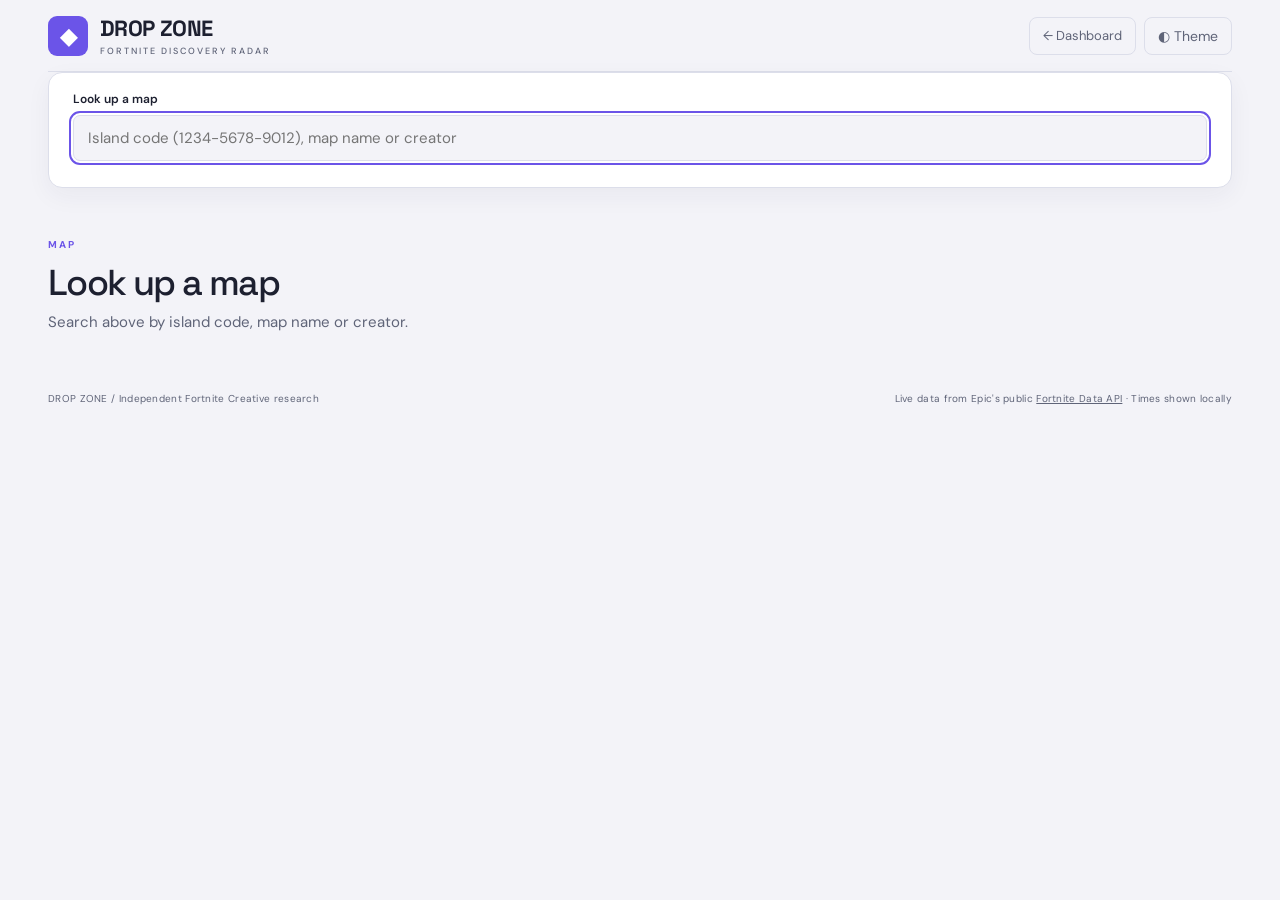
==== dashboard/map.html @ e50cedbc "Map lookup page: search by code, name or creator; live Epic data per map; rename pickups to player s" ====
<!doctype html>
<html lang="en">
<head>
  <meta charset="utf-8">
  <meta name="viewport" content="width=device-width, initial-scale=1">
  <meta name="color-scheme" content="dark light">
  <meta name="description" content="One Fortnite Creative map: release time, launch results, player surges, and the last 7 days of players from Epic's public data.">
  <title>Map · Drop Zone</title>
  <link rel="stylesheet" href="style.css?v=3">
  <script src="search.js?v=1" defer></script>
  <script src="map.js?v=1" defer></script>
</head>
<body>
  <main>
    <header class="masthead">
      <a class="brand" href="./"><span class="mark" aria-hidden="true">◆</span><span>DROP ZONE <small>FORTNITE DISCOVERY RADAR</small></span></a>
      <div class="masthead-actions"><a class="quiet" href="./">← Dashboard</a><button id="theme" class="quiet" aria-label="Switch color theme">◐ Theme</button></div>
    </header>

    <section class="card search-card" aria-label="Look up a map">
      <form id="map-search" class="search" role="search">
        <label for="map-query">Look up a map</label>
        <input id="map-query" type="search" placeholder="Island code (1234-5678-9012), map name or creator" autocomplete="off">
      </form>
      <ul id="search-results" class="search-results"></ul>
    </section>

    <section class="map-head" id="map-head" aria-live="polite">
      <p class="eyebrow" id="map-code">MAP</p>
      <h1 id="map-title">Loading…</h1>
      <p class="subtitle" id="map-meta"></p>
      <div class="tags" id="map-tags"></div>
      <p class="links" id="map-links"></p>
    </section>

    <section class="stats" aria-label="Last 24 hours">
      <div><span>PEAK PLAYERS · 24H</span><strong id="s-peak">—</strong><small id="s-peak-note">Highest 10-minute peak</small></div>
      <div><span>PLAYS · 24H</span><strong id="s-plays">—</strong><small>Game sessions started</small></div>
      <div><span>UNIQUE PLAYERS · LAST DAY</span><strong id="s-unique">—</strong><small id="s-unique-note">Latest full UTC day</small></div>
      <div><span>RETENTION · D1 / D7</span><strong id="s-retention">—</strong><small id="s-minutes">Average minutes per player</small></div>
    </section>

    <section class="card" aria-labelledby="chart-title">
      <div class="card-heading"><h2 id="chart-title">Concurrent players</h2>
        <div class="segmented" role="group" aria-label="Time range"><button data-range="day" aria-pressed="false">24 hours</button><button data-range="week" class="active" aria-pressed="true">7 days</button></div>
      </div>
      <p class="lede" id="chart-note">Peak players per hour from Epic's public data. Dashed lines mark when our tracker first saw the map and any player surges.</p>
      <div id="chart" class="chart" role="img" aria-label="Concurrent players over time"></div>
      <p class="empty" id="chart-empty" hidden></p>
    </section>

    <div class="two">
      <section class="card" aria-labelledby="tracker-title">
        <div class="card-heading"><h2 id="tracker-title">From our tracker</h2><span id="tracker-since"></span></div>
        <div id="tracker"><p class="empty">Loading…</p></div>
      </section>
      <section class="card" aria-labelledby="rank-title">
        <div class="card-heading"><h2 id="rank-title">Genre rank</h2><span>Epic's hourly rankings · 7 days</span></div>
        <ol id="ranks" class="leaders"><li class="empty">Loading…</li></ol>
      </section>
    </div>

    <section class="card" aria-labelledby="daily-title">
      <div class="card-heading"><h2 id="daily-title">Daily stats</h2><span>UTC days · Epic keeps 7</span></div>
      <div class="table-scroll"><table>
        <thead><tr><th class="left">DAY</th><th>PEAK</th><th>PLAYS</th><th>UNIQUE</th><th>AVG MIN</th><th>FAVORITES</th><th>RECOMMENDS</th><th>D1</th><th>D7</th></tr></thead>
        <tbody id="daily"><tr><td colspan="9" class="empty">Loading…</td></tr></tbody>
      </table></div>
    </section>

    <footer><span>DROP ZONE <span class="muted">/ Independent Fortnite Creative research</span></span><span>Live data from Epic's public <a href="https://api.fortnite.com/ecosystem/v1/docs" target="_blank" rel="noopener noreferrer">Fortnite Data API</a> · Times shown locally</span></footer>
  </main>
  <div id="tooltip" class="tooltip" role="tooltip" hidden></div>
</body>
</html>
---- dashboard/style.css ----
@import url('https://fonts.googleapis.com/css2?family=DM+Sans:wght@400;500;600;700&family=Space+Grotesk:wght@400;500;600;700&display=swap');
:root{color-scheme:dark;--bg:#0f1117;--panel:#171a23;--text:#eceef5;--muted:#949ab0;--line:#2b3040;--accent:#9d8cff;--accent-ink:#171235;--up:#8fdfb0;--down:#f29e94;--wash:#1f2330;--heat:#9d8cff;--shadow:rgba(0,0,0,.18)}
@media(prefers-color-scheme:light){:root:not([data-theme=dark]){color-scheme:light;--bg:#f3f3f8;--panel:#ffffff;--text:#1d2030;--muted:#5f6478;--line:#dcdeea;--accent:#6b54e8;--accent-ink:#ffffff;--up:#1f7a4a;--down:#b4473b;--wash:#eeeef7;--heat:#5b43dc;--shadow:rgba(30,30,70,.05)}}
:root[data-theme=light]{color-scheme:light;--bg:#f3f3f8;--panel:#ffffff;--text:#1d2030;--muted:#5f6478;--line:#dcdeea;--accent:#6b54e8;--accent-ink:#ffffff;--up:#1f7a4a;--down:#b4473b;--wash:#eeeef7;--heat:#5b43dc;--shadow:rgba(30,30,70,.05)}
*{box-sizing:border-box}[hidden]{display:none!important}
body{margin:0;background:var(--bg);color:var(--text);font-family:'DM Sans',sans-serif;font-size:14px}
button{font:inherit;cursor:pointer}button:focus-visible,a:focus-visible,select:focus-visible,input:focus-visible{outline:2px solid var(--accent);outline-offset:2px}
main{max-width:1440px;margin:auto;padding:0 48px}
.masthead{height:72px;display:flex;justify-content:space-between;align-items:center;border-bottom:1px solid var(--line)}
.brand{display:flex;align-items:center;gap:12px;font:700 22px 'Space Grotesk',sans-serif;letter-spacing:-.6px}
.brand small{display:block;font:500 9px 'DM Sans',sans-serif;letter-spacing:2px;color:var(--muted);margin-top:3px}
.mark{display:grid;place-items:center;width:40px;height:40px;background:var(--accent);color:var(--accent-ink);font-size:22px;border-radius:9px}
.quiet{color:var(--muted);background:none;border:1px solid var(--line);padding:9px 13px;border-radius:8px}
.intro{display:flex;justify-content:space-between;align-items:center;padding:24px 0;gap:24px}
.eyebrow{color:var(--accent);letter-spacing:2px;font-size:10px;font-weight:700;margin:0 0 9px}
h1{font:500 36px 'Space Grotesk',sans-serif;letter-spacing:-1.6px;margin:0 0 10px}
.subtitle{color:var(--muted);margin:0;font-size:15px;max-width:620px}
.status{text-align:right;font-size:12px;white-space:nowrap}.status small{display:block;color:var(--muted);font-size:11px;margin-top:9px}
.dot{display:inline-block;width:7px;height:7px;background:var(--up);border-radius:50%;margin-right:7px}.dot.stale{background:var(--down)}
.stats{display:grid;grid-template-columns:repeat(4,1fr);border-top:1px solid var(--line);border-bottom:1px solid var(--line);margin-bottom:24px;padding:17px 0;gap:24px}
.stats>div{border-right:1px solid var(--line);padding-right:20px}.stats>div:last-child{border:0}
.stats span{display:block;font-size:10px;letter-spacing:1.3px;color:var(--muted);font-weight:600}
.stats strong{display:block;font:500 30px 'Space Grotesk',sans-serif;margin:7px 0 4px;letter-spacing:-1px}
.stats small{color:var(--muted);font-size:11px}.stats b{font-weight:600}
.card{background:var(--panel);border:1px solid var(--line);border-radius:14px;box-shadow:0 8px 24px var(--shadow);margin-bottom:24px;overflow:hidden;min-width:0}
.two{display:grid;grid-template-columns:minmax(0,1.45fr) minmax(0,1fr);gap:24px}
.card-heading{display:flex;justify-content:space-between;align-items:baseline;gap:12px;padding:20px 24px 6px}
.card-heading h2{font:500 21px 'Space Grotesk',sans-serif;margin:0;letter-spacing:-.6px}
.card-heading>span{color:var(--muted);font-size:11px;text-align:right}
.lede{margin:4px 24px 16px;color:var(--muted);font-size:12px;line-height:1.6;max-width:760px}
.controls{display:flex;flex-wrap:wrap;gap:12px 18px;align-items:flex-end;margin:0 24px 16px}
.controls label{display:grid;gap:6px;font-size:11px;font-weight:600;color:var(--muted)}
select,input{padding:9px 11px;border:1px solid var(--line);border-radius:7px;background:var(--bg);color:var(--text);font:inherit;font-size:13px;min-width:170px}
.segmented{display:flex;gap:6px}.segmented button{border:1px solid var(--line);border-radius:7px;background:transparent;color:var(--muted);padding:9px 13px;font-size:12px;font-weight:600}
.segmented button.active{background:var(--accent);color:var(--accent-ink);border-color:var(--accent)}
.heatmap{display:grid;grid-template-columns:44px repeat(24,minmax(0,1fr));gap:2px;margin:0 24px 10px}
.heatmap .hour,.heatmap .day{font-size:10px;color:var(--muted);display:flex;align-items:center}
.heatmap .hour{justify-content:center;height:18px}
.cell{height:30px;border-radius:4px;background:var(--wash);position:relative;cursor:default}
.cell.low{background:repeating-linear-gradient(45deg,var(--wash) 0 4px,transparent 4px 8px)}
.cell:hover,.cell:focus-visible{outline:2px solid var(--text);outline-offset:-1px}
.legend{display:flex;align-items:center;gap:8px;margin:0 24px 14px 68px;font-size:10px;color:var(--muted)}
.legend .ramp{width:160px;height:8px;border-radius:4px;background:linear-gradient(90deg,color-mix(in oklab,var(--heat) 8%,var(--wash)),var(--heat))}
.legend .swatch{width:14px;height:10px;border-radius:3px}
.best-slots{display:flex;flex-wrap:wrap;gap:8px;margin:0 24px 20px}
.best-slots span{border:1px solid var(--line);border-radius:7px;padding:7px 10px;font-size:12px}.best-slots b{font-weight:600}
.table-scroll{overflow-x:auto}
table{width:100%;border-collapse:collapse;text-align:right;font-variant-numeric:tabular-nums}
th{background:var(--wash);height:44px;font-size:10px;color:var(--muted);font-weight:500;white-space:nowrap;letter-spacing:.5px}
th button{background:none;border:0;padding:0;color:inherit;font:inherit;letter-spacing:.5px}th button.selected{color:var(--accent)}
th,td{padding:10px 14px;border-bottom:1px solid var(--line)}td{font-size:13px}
.left{text-align:left}tbody tr:hover{background:var(--wash)}
.map{min-width:210px;max-width:340px;text-align:left}
.map a{color:var(--text);text-decoration:none;font-weight:600;display:block;overflow:hidden;text-overflow:ellipsis;white-space:nowrap}
.map a:hover{text-decoration:underline}.map small{display:block;color:var(--muted);font-size:11px;margin-top:3px;overflow:hidden;text-overflow:ellipsis;white-space:nowrap}
.pill{font-size:9px;letter-spacing:.8px;border:1px solid var(--accent);color:var(--text);border-radius:3px;padding:2px 5px;margin-left:6px;font-weight:600}
.pill.late{border-color:var(--line);color:var(--muted)}
.spark{display:block;width:150px;height:30px}.spark path{fill:none;stroke:var(--accent);stroke-width:2;stroke-linejoin:round}
.spark line{stroke:var(--muted);stroke-width:1;stroke-dasharray:2 3}
.positive{color:var(--up)}.negative{color:var(--down)}.muted{color:var(--muted)}
.empty{text-align:center!important;color:var(--muted);padding:32px 24px;line-height:1.7;font-size:13px;list-style:none}
.pickups,.leaders{list-style:none;margin:0;padding:0 0 8px;max-height:640px;overflow:auto}
.pickups li,.leaders li{display:flex;align-items:center;gap:12px;padding:10px 24px;border-top:1px solid var(--line)}
.pickups .when{width:74px;flex-shrink:0;color:var(--muted);font-size:11px}
.pickups .jump{margin-left:auto;text-align:right;white-space:nowrap;font-variant-numeric:tabular-nums}.pickups .jump small{display:block;color:var(--muted);font-size:10px}
.leaders .rank{width:26px;color:var(--muted);font-size:12px;text-align:right;flex-shrink:0}
.leaders .move{margin-left:auto;font-size:12px;white-space:nowrap}
.tooltip{position:fixed;z-index:10;pointer-events:none;background:var(--text);color:var(--bg);font-size:12px;line-height:1.5;padding:8px 10px;border-radius:7px;max-width:260px;box-shadow:0 6px 18px var(--shadow)}
footer{padding:12px 0 32px;display:flex;justify-content:space-between;gap:16px;font-size:10px;letter-spacing:.3px;color:var(--muted)}footer a{color:inherit}
@media(max-width:1100px){.two{grid-template-columns:1fr}}
@media(max-width:900px){main{padding:0 22px}.heatmap{grid-template-columns:34px repeat(24,minmax(0,1fr));gap:1px}.cell{height:24px}.heatmap .hour:nth-child(even){visibility:hidden}}
@media(max-width:600px){main{padding:0 16px}.intro{display:block}.status{text-align:left;margin-top:18px}.stats{grid-template-columns:1fr 1fr;gap:18px}.stats>div:nth-child(2){border:0}
.card-heading{padding:18px 16px 6px}.lede{margin:4px 16px 14px}.controls{margin:0 16px 14px}select,input{min-width:0;width:100%}.controls label{flex:1 1 140px}
.heatmap{margin:0 8px 10px;grid-template-columns:28px repeat(24,minmax(0,1fr))}.cell{height:20px;border-radius:2px}.legend{margin-left:16px}.best-slots{margin:0 16px 16px}
.pickups li,.leaders li{padding:10px 16px}footer{flex-direction:column;line-height:1.5}}
@media(forced-colors:active){.cell{border:1px solid CanvasText}}

/* map lookup and map page */
a.brand{color:inherit;text-decoration:none}.masthead-actions{display:flex;gap:8px}a.quiet{text-decoration:none;font-size:13px}
.search-card{padding:18px 24px 6px;overflow:visible}.search{display:grid;gap:8px}.search label{font-size:12px;font-weight:600}
.search input{width:100%;font-size:15px;padding:12px 14px}
.search-results{list-style:none;margin:8px 0 12px;padding:0;max-height:360px;overflow:auto}
.search-results li{border-top:1px solid var(--line)}.search-results li:first-child{border-top:0}
.search-results a{display:flex;justify-content:space-between;gap:16px;padding:10px 4px;color:var(--text);text-decoration:none}
.search-results a:hover,.search-results a:focus-visible{background:var(--wash)}.search-results small{color:var(--muted);white-space:nowrap}
.search-results .hint{color:var(--muted);font-size:12px;padding:10px 4px}
.map-head{padding:26px 0 20px}.map-head h1{margin-bottom:6px;overflow-wrap:anywhere}
.tags{display:flex;flex-wrap:wrap;gap:6px;margin-top:12px}.tags .pill{margin:0}
.links{display:flex;gap:8px;margin:16px 0 0;flex-wrap:wrap}
.chart{margin:0 24px 18px;overflow:hidden}.chart svg{display:block;width:100%;height:auto;touch-action:none}
.chart .grid{stroke:var(--line);stroke-width:1}.chart .axis{fill:var(--muted);font-size:10px;font-family:'DM Sans',sans-serif}
.chart .line{fill:none;stroke:var(--accent);stroke-width:2;stroke-linejoin:round;stroke-linecap:round}
.chart .marker{stroke:var(--muted);stroke-width:1;stroke-dasharray:3 4}.chart .cross{stroke:var(--muted);stroke-width:1}
.chart .dot{fill:var(--accent);stroke:var(--panel);stroke-width:2}
.facts{display:grid;grid-template-columns:auto 1fr;gap:10px 18px;margin:6px 24px 16px;font-size:13px}
.facts dt{color:var(--muted);font-size:11px;font-weight:600;padding-top:2px}.facts dd{margin:0}.facts small{display:block;color:var(--muted);font-size:11px;margin-top:3px}
.subhead{font:500 15px 'Space Grotesk',sans-serif;margin:18px 24px 8px}
.tooltip{white-space:pre-line}
@media(max-width:600px){.search-card{padding:16px}.chart{margin:0 8px 14px}.facts{margin:6px 16px 14px}.subhead{margin:16px 16px 8px}.search-results a{flex-direction:column;gap:2px}}
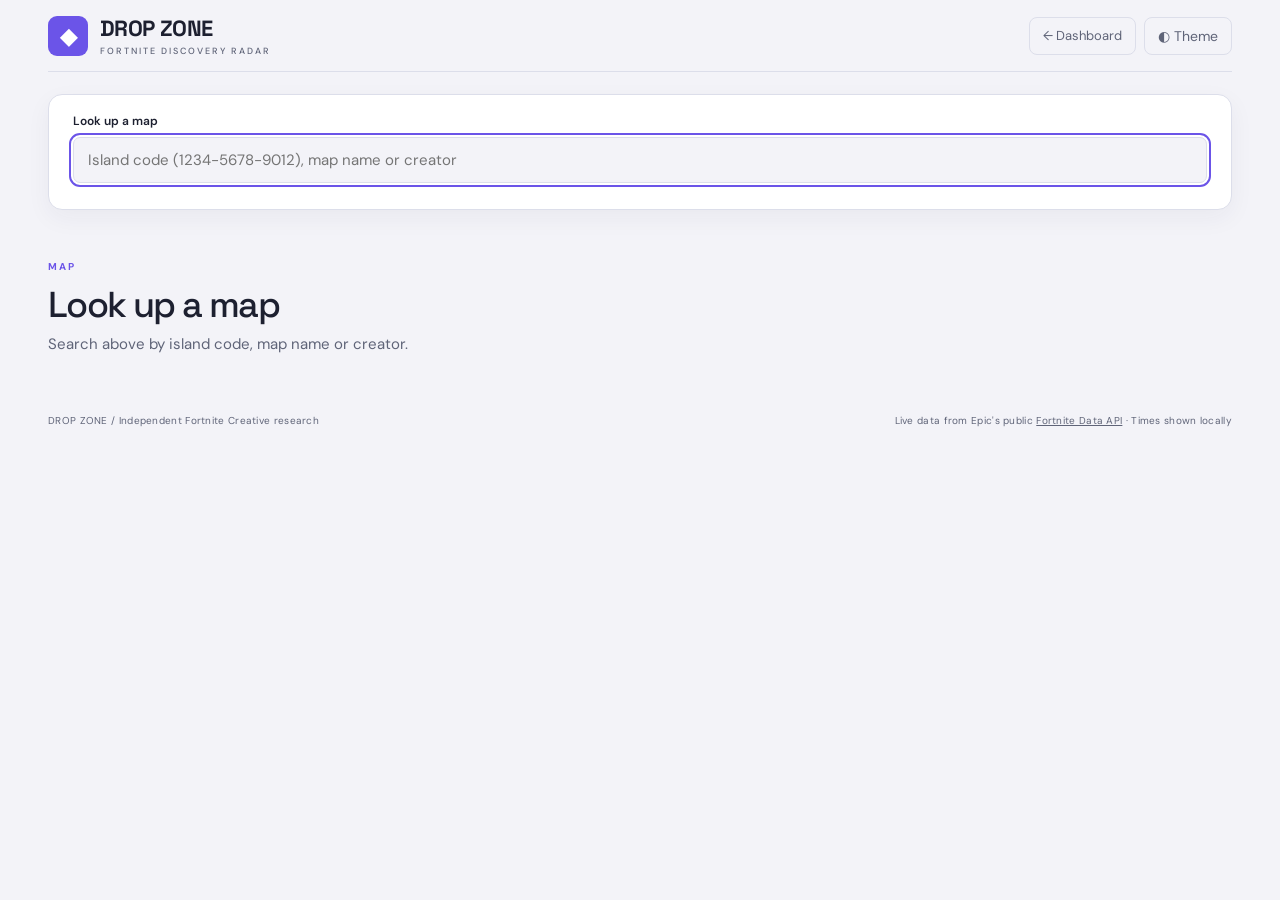
==== commit 7e83fb2d: "Map page: explain pre-tracking maps; spacing Co-Authored-By: Claude Opus 5.5 <noreply@anthropic.com>" ====
--- a/dashboard/map.html
+++ b/dashboard/map.html
@@ -6,9 +6,9 @@
   <meta name="color-scheme" content="dark light">
   <meta name="description" content="One Fortnite Creative map: release time, launch results, player surges, and the last 7 days of players from Epic's public data.">
   <title>Map · Drop Zone</title>
-  <link rel="stylesheet" href="style.css?v=3">
+  <link rel="stylesheet" href="style.css?v=4">
   <script src="search.js?v=1" defer></script>
-  <script src="map.js?v=1" defer></script>
+  <script src="map.js?v=2" defer></script>
 </head>
 <body>
   <main>
--- a/dashboard/style.css
+++ b/dashboard/style.css
@@ -77,7 +77,7 @@
 
 /* map lookup and map page */
 a.brand{color:inherit;text-decoration:none}.masthead-actions{display:flex;gap:8px}a.quiet{text-decoration:none;font-size:13px}
-.search-card{padding:18px 24px 6px;overflow:visible}.search{display:grid;gap:8px}.search label{font-size:12px;font-weight:600}
+.search-card{padding:18px 24px 6px;overflow:visible;margin-top:22px}.search{display:grid;gap:8px}.search label{font-size:12px;font-weight:600}
 .search input{width:100%;font-size:15px;padding:12px 14px}
 .search-results{list-style:none;margin:8px 0 12px;padding:0;max-height:360px;overflow:auto}
 .search-results li{border-top:1px solid var(--line)}.search-results li:first-child{border-top:0}
